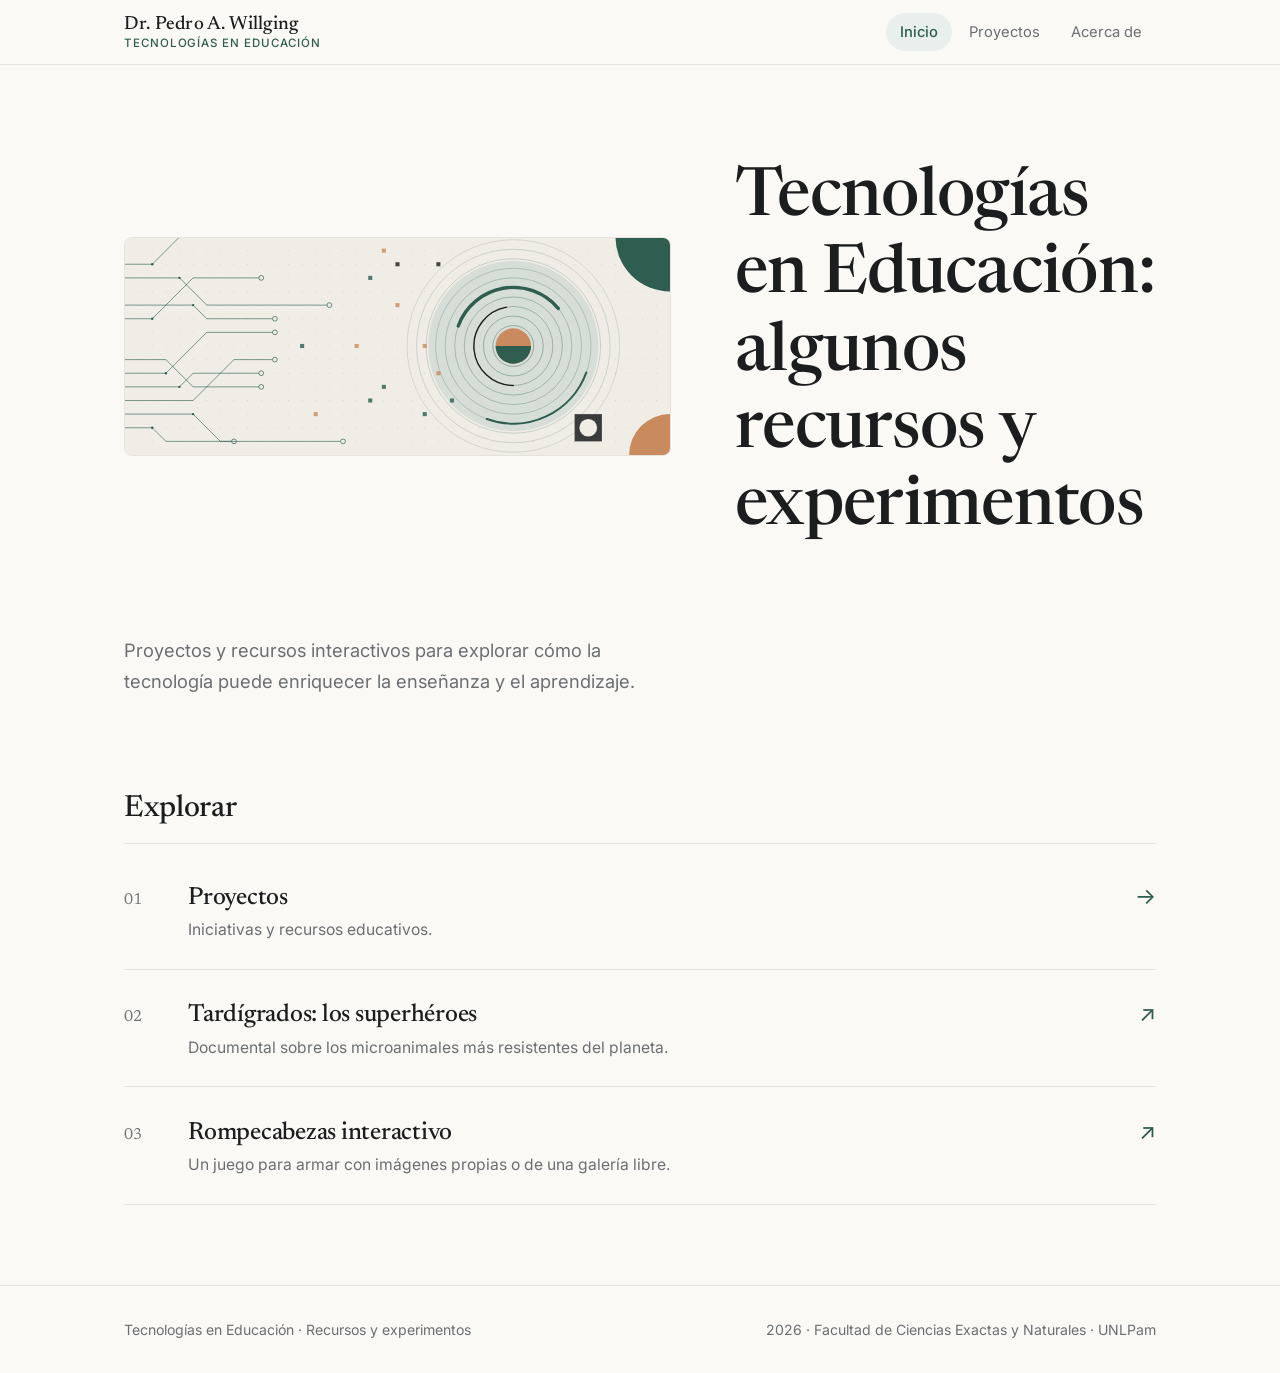
==== index.html @ 6e6871d7 "Update lead paragraph in index.html" ====
<!DOCTYPE html>
<html lang="es">
<head>
<meta charset="UTF-8">
<meta name="viewport" content="width=device-width, initial-scale=1.0">
<title>Tecnologías en Educación: algunos recursos y experimentos</title>
<meta name="description" content="Tecnologías en Educación: algunos recursos y experimentos.">
<link rel="preconnect" href="https://fonts.googleapis.com">
<link rel="preconnect" href="https://fonts.gstatic.com" crossorigin>
<link href="https://fonts.googleapis.com/css2?family=Inter:wght@400;500&family=Newsreader:ital,opsz,wght@0,6..72,400;0,6..72,500;1,6..72,400&display=swap" rel="stylesheet">
<link rel="stylesheet" href="style.css">
</head>
<body>
<header class="nav">
  <div class="wrap">
    <a class="brand" href="index.html"><strong>Dr. Pedro A. Willging</strong><span>Tecnologías en Educación</span></a>
    <nav aria-label="Principal">
      <ul>
        <li><a href="index.html" aria-current="page">Inicio</a></li>
        <li><a href="proyectos.html">Proyectos</a></li>
        <li><a href="acerca.html">Acerca de</a></li>
      </ul>
    </nav>
  </div>
</header>
<main>
  <section class="hero cover-hero">
    <div class="wrap">
      <img class="art" src="portada.svg" alt="Arte abstracto: círculos concéntricos y trazados de circuito" width="1600" height="640">
      <h1>Tecnologías en Educación: algunos recursos y experimentos</h1>
      <p class="lead">Proyectos y recursos interactivos para explorar cómo la tecnología puede enriquecer la enseñanza y el aprendizaje.</p>
    </div>
  </section>

  <section class="section">
    <div class="wrap">
      <div class="section-title"><h2>Explorar</h2></div>
      <ul class="rows">
        <li><a href="proyectos.html"><span class="n">01</span><div><h3>Proyectos</h3><p>Iniciativas y recursos educativos.</p></div><span class="arrow">→</span></a></li>
        <li><a href="tardigrados.html" target="_blank" rel="noopener"><span class="n">02</span><div><h3>Tardígrados: los superhéroes</h3><p>Documental sobre los microanimales más resistentes del planeta.</p></div><span class="arrow">↗</span></a></li>
        <li><a href="rompecabezas.html" target="_blank" rel="noopener"><span class="n">03</span><div><h3>Rompecabezas interactivo</h3><p>Un juego para armar con imágenes propias o de una galería libre.</p></div><span class="arrow">↗</span></a></li>
      </ul>
    </div>
  </section>
</main>
<footer>
  <div class="wrap">
    <p>Tecnologías en Educación · Recursos y experimentos</p>
    <p>2026 · Facultad de Ciencias Exactas y Naturales · UNLPam</p>
  </div>
</footer>
</body></html>
---- style.css ----
/* ====== Sitio de Pedro A. Willging — estilos compartidos ====== */
:root{
  --bg:#faf9f6; --surface:#ffffff; --ink:#1b1d1f; --mut:#6b6f73; --line:#e6e3dc;
  --acc:#2f5d50; --acc-soft:#e8efec;
  --serif:"Newsreader",Georgia,"Times New Roman",serif;
  --sans:"Inter",system-ui,-apple-system,"Segoe UI",Roboto,sans-serif;
  --max:1080px;
}
@media (prefers-color-scheme:dark){
  :root{--bg:#121413;--surface:#1a1d1c;--ink:#ecebe6;--mut:#9a9e99;--line:#2a2e2c;--acc:#8fc4b2;--acc-soft:#1f2a26}
}
*{box-sizing:border-box}
html{scroll-behavior:smooth}
body{margin:0;background:var(--bg);color:var(--ink);font:17px/1.65 var(--sans);-webkit-font-smoothing:antialiased;display:flex;flex-direction:column;min-height:100vh}
a{color:inherit}
img{max-width:100%;display:block}
.wrap{width:100%;max-width:var(--max);margin:0 auto;padding:0 1.5rem}
main{flex:1}

/* ---- Navegación ---- */
.nav{position:sticky;top:0;z-index:50;background:color-mix(in srgb,var(--bg) 88%,transparent);backdrop-filter:blur(10px);-webkit-backdrop-filter:blur(10px);border-bottom:1px solid var(--line)}
.nav .wrap{display:flex;align-items:center;justify-content:space-between;height:64px}
.brand{font-family:var(--serif);font-size:1.25rem;font-weight:500;text-decoration:none;letter-spacing:.01em}
.nav ul{list-style:none;display:flex;gap:.25rem;margin:0;padding:0}
.nav ul a{display:block;text-decoration:none;font-size:.92rem;color:var(--mut);padding:.45rem .85rem;border-radius:999px;transition:color .2s,background .2s}
.nav ul a:hover{color:var(--ink);background:var(--acc-soft)}
.nav ul a[aria-current="page"]{color:var(--acc);background:var(--acc-soft);font-weight:500}

/* ---- Tipografía ---- */
h1,h2,h3{font-family:var(--serif);font-weight:500;line-height:1.15;margin:0;letter-spacing:-.01em}
.eyebrow{font-size:.78rem;letter-spacing:.14em;text-transform:uppercase;color:var(--acc);font-weight:500;margin:0 0 1rem}
.lead{font-size:1.15rem;color:var(--mut);max-width:38em}

/* ---- Inicio ---- */
.hero{padding:5rem 0 4rem}
.hero .wrap{display:grid;grid-template-columns:1.3fr 1fr;gap:4rem;align-items:center}
.hero h1{font-size:clamp(2.6rem,6vw,4.4rem);margin-bottom:1.25rem}
.hero .role{font-family:var(--serif);font-size:1.4rem;font-style:italic;color:var(--acc);margin:0 0 1rem}
.portrait{aspect-ratio:4/5;border-radius:6px;overflow:hidden;background:var(--acc-soft);border:1px solid var(--line);position:relative}
.portrait img{width:100%;height:100%;object-fit:cover}
.portrait .ph{position:absolute;inset:0;display:none;align-items:center;justify-content:center;font-family:var(--serif);font-size:4rem;color:var(--acc);opacity:.55}
.portrait.empty .ph{display:flex}
.portrait.empty img{display:none}

.section{padding:3rem 0 5rem}
.section-title{display:flex;align-items:baseline;justify-content:space-between;border-bottom:1px solid var(--line);padding-bottom:1rem;margin-bottom:.5rem}
.section-title h2{font-size:1.9rem}
.rows{list-style:none;margin:0;padding:0}
.rows a{display:grid;grid-template-columns:3rem 1fr auto;gap:1rem;align-items:baseline;padding:1.6rem 0;border-bottom:1px solid var(--line);text-decoration:none;transition:padding .25s}
.rows a:hover{padding-left:.75rem}
.rows .n{font-family:var(--serif);color:var(--mut);font-size:1rem}
.rows h3{font-size:1.55rem;margin-bottom:.25rem}
.rows p{margin:0;color:var(--mut);font-size:.98rem}
.rows .arrow{color:var(--acc);font-size:1.4rem;transition:transform .25s}
.rows a:hover .arrow{transform:translateX(4px)}

/* ---- Páginas interiores ---- */
.page-head{padding:4.5rem 0 2.5rem}
.page-head h1{font-size:clamp(2.2rem,5vw,3.4rem);margin-bottom:1rem}
.crumb{display:inline-block;font-size:.88rem;color:var(--mut);text-decoration:none;margin-bottom:1.5rem}
.crumb:hover{color:var(--acc)}

.cards{display:grid;grid-template-columns:repeat(auto-fill,minmax(300px,1fr));gap:1.5rem;padding-bottom:5rem}
.card{display:flex;flex-direction:column;background:var(--surface);border:1px solid var(--line);border-radius:8px;padding:1.75rem;text-decoration:none;transition:transform .25s,border-color .25s,box-shadow .25s}
.card:hover{transform:translateY(-4px);border-color:var(--acc);box-shadow:0 12px 30px -18px rgba(0,0,0,.25)}
.card .tag{font-size:.72rem;letter-spacing:.12em;text-transform:uppercase;color:var(--acc);margin-bottom:1rem}
.card h3{font-size:1.5rem;margin-bottom:.6rem}
.card p{color:var(--mut);font-size:.97rem;margin:0 0 1.5rem;flex:1}
.card .go{font-size:.9rem;color:var(--acc);font-weight:500}

.btn{display:inline-block;background:var(--acc);color:var(--bg);text-decoration:none;padding:.8rem 1.6rem;border-radius:999px;font-weight:500;font-size:.95rem;transition:opacity .2s}
.btn:hover{opacity:.85}
.panel{background:var(--surface);border:1px solid var(--line);border-radius:8px;padding:2rem;margin-bottom:3rem}
.panel h2{font-size:1.6rem;margin-bottom:.75rem}
.panel p{margin:.5rem 0;color:var(--mut)}
.panel ul{color:var(--mut);padding-left:1.2rem;margin:.75rem 0 1.5rem}

/* Tardígrados */
.cover{position:relative;border-radius:8px;overflow:hidden;margin-bottom:3rem;min-height:260px;display:flex;align-items:flex-end;background:#222 url("tardigrado-superheroe.png") center/cover no-repeat}
.cover::after{content:"";position:absolute;inset:0;background:linear-gradient(to top,rgba(0,0,0,.72),rgba(0,0,0,.1))}
.cover div{position:relative;z-index:1;padding:2rem;color:#fff}
.cover h1{font-size:clamp(2rem,5vw,3rem);margin-bottom:.5rem}
.cover p{margin:0;opacity:.9;max-width:36em}
.videos{display:grid;grid-template-columns:repeat(auto-fill,minmax(300px,1fr));gap:1.5rem;padding-bottom:5rem}
.video h3{font-size:1.2rem;margin-top:.8rem}
.frame{aspect-ratio:16/9;border-radius:8px;overflow:hidden;background:#000;border:1px solid var(--line)}
.frame iframe{width:100%;height:100%;border:0}

/* ---- Pie ---- */
footer{border-top:1px solid var(--line);padding:2rem 0;color:var(--mut);font-size:.88rem}
footer .wrap{display:flex;flex-wrap:wrap;justify-content:space-between;gap:.5rem 2rem}
footer p{margin:0}

@media (max-width:760px){
  .hero{padding:3rem 0 2rem}
  .hero .wrap{grid-template-columns:1fr;gap:2.5rem}
  .portrait{order:-1;max-width:280px}
  .rows a{grid-template-columns:2rem 1fr auto}
  .nav .wrap{height:58px}
}

/* ---- Portada y Acerca de ---- */
.cover-hero{padding:6rem 0 3rem}
.cover-hero h1{font-size:clamp(2.4rem,6vw,4.2rem);max-width:15em;margin-bottom:1.5rem}
.cover-hero .lead{margin:0}
.portrait img{object-position:43% center}
.about{padding-top:4.5rem}
.about .wrap{grid-template-columns:1.2fr 1fr}
.about .interests{font-family:var(--serif);font-size:1.5rem;line-height:1.4;margin:2rem 0 0;padding-top:1.5rem;border-top:1px solid var(--line);max-width:28em}
@media (max-width:760px){.cover-hero{padding:3.5rem 0 2rem}.about .wrap{grid-template-columns:1fr}}

/* ---- Logo con nombre ---- */
.brand{display:flex;flex-direction:column;line-height:1.15;gap:.1rem}
.brand strong{font-weight:500;font-size:1.2rem}
.brand span{font-family:var(--sans);font-size:.72rem;letter-spacing:.08em;text-transform:uppercase;color:var(--acc)}
.yt{display:inline-block;margin-top:.2rem;font-size:.85rem;color:var(--acc);text-decoration:none}
.yt:hover{text-decoration:underline}

/* ---- Imagen de portada ---- */
.art{width:100%;height:auto;aspect-ratio:5/2;object-fit:cover;border-radius:8px;border:1px solid var(--line);margin-bottom:2.5rem}
@media (max-width:760px){.art{aspect-ratio:16/10;object-position:78% center;margin-bottom:1.75rem}}
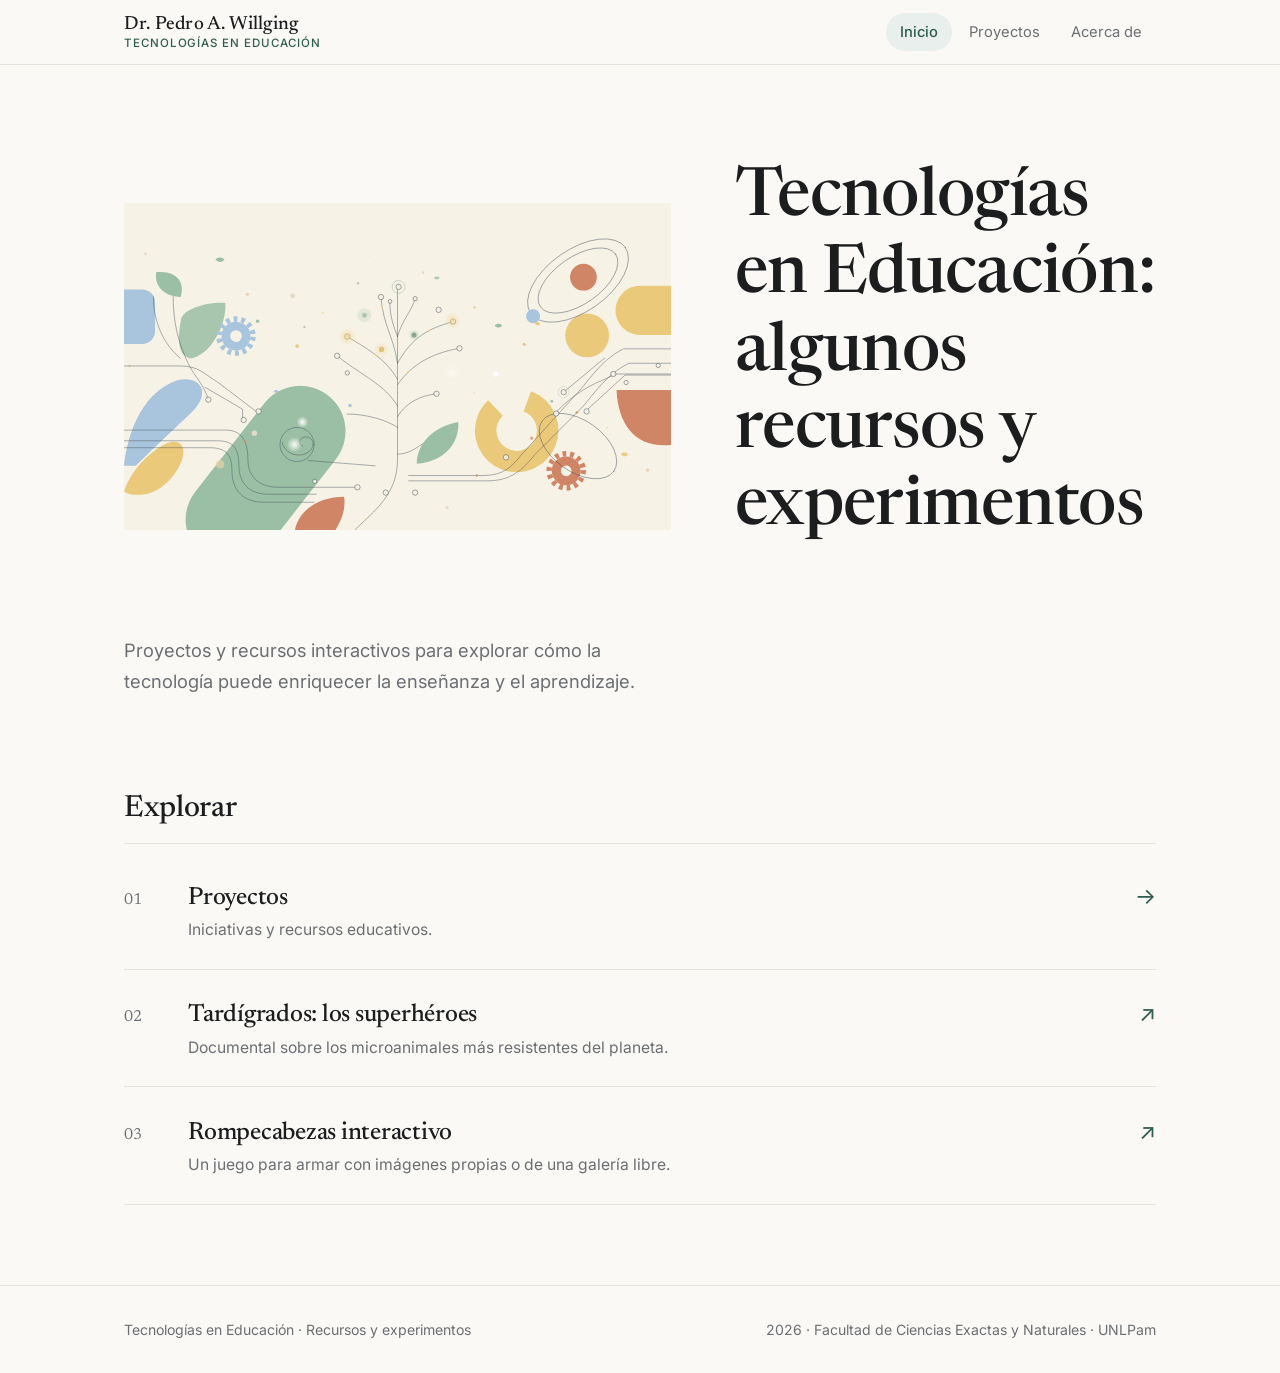
==== commit b8704307: "Replace static image with animated image in hero section" ====
--- a/index.html
+++ b/index.html
@@ -26,7 +26,8 @@
 <main>
   <section class="hero cover-hero">
     <div class="wrap">
-      <img class="art" src="portada.svg" alt="Arte abstracto: círculos concéntricos y trazados de circuito" width="1600" height="640">
+      <img src="portada-animada.svg" alt="Arte abstracto" class="portada">
+      
       <h1>Tecnologías en Educación: algunos recursos y experimentos</h1>
       <p class="lead">Proyectos y recursos interactivos para explorar cómo la tecnología puede enriquecer la enseñanza y el aprendizaje.</p>
     </div>
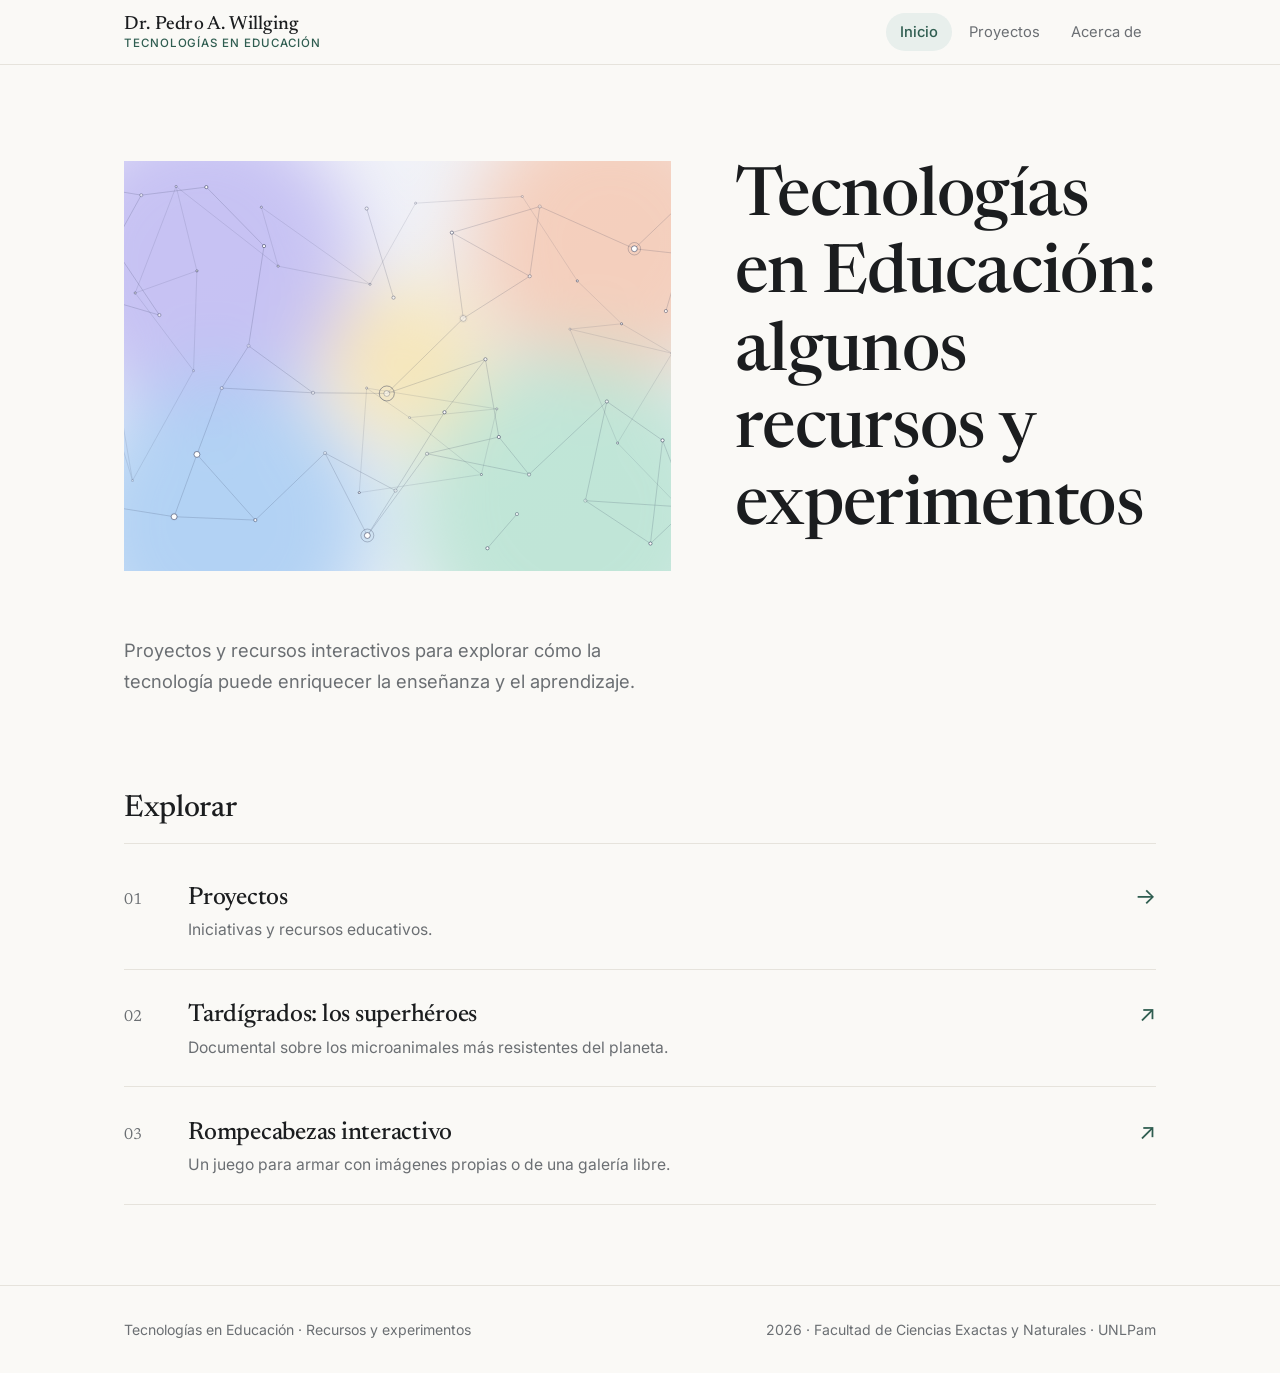
==== commit daf4cdc2: "Implement random cover image selection Added JavaScript to randomly select a cover image from an arr" ====
--- a/index.html
+++ b/index.html
@@ -24,14 +24,14 @@
   </div>
 </header>
 <main>
-  <section class="hero cover-hero">
+ <section class="hero cover-hero">
     <div class="wrap">
-      <img src="portada-animada.svg" alt="Arte abstracto" class="portada">
-      
-      <h1>Tecnologías en Educación: algunos recursos y experimentos</h1>
-      <p class="lead">Proyectos y recursos interactivos para explorar cómo la tecnología puede enriquecer la enseñanza y el aprendizaje.</p>
+        <!-- Agregamos un id para poder seleccionarla desde JavaScript -->
+        <img id="portada-img" src="portada-animada.svg" alt="Arte abstracto" class="portada">
+        <h1>Tecnologías en Educación: algunos recursos y experimentos</h1>
+        <p class="lead">Proyectos y recursos interactivos para explorar cómo la tecnología puede enriquecer la enseñanza y el aprendizaje.</p>
     </div>
-  </section>
+</section>
 
   <section class="section">
     <div class="wrap">
@@ -50,4 +50,26 @@
     <p>2026 · Facultad de Ciencias Exactas y Naturales · UNLPam</p>
   </div>
 </footer>
+ 
+  <script>
+    document.addEventListener("DOMContentLoaded", function() {
+        // Lista con las opciones de portadas disponibles en tu repositorio
+        const portadas = [
+            "portada-animada.svg",
+            "portada-2-flujo.svg",
+            "portada-3-geometria.svg",
+            "portada-4-constelacion.svg"
+        ];
+        
+        // Selecciona un índice aleatorio del arreglo
+        const randomIndex = Math.floor(Math.random() * portadas.length);
+        
+        // Asigna la portada seleccionada a la imagen de la portada
+        const imgElement = document.getElementById("portada-img");
+        if (imgElement) {
+            imgElement.src = portadas[randomIndex];
+        }
+    });
+</script>
+  
 </body></html>
--- a/style.css
+++ b/style.css
@@ -119,3 +119,10 @@
 /* ---- Imagen de portada ---- */
 .art{width:100%;height:auto;aspect-ratio:5/2;object-fit:cover;border-radius:8px;border:1px solid var(--line);margin-bottom:2.5rem}
 @media (max-width:760px){.art{aspect-ratio:16/10;object-position:78% center;margin-bottom:1.75rem}}
+
+/* ---SVG portada ----- */
+.portada {
+  width: 100%;
+  height: 100%;      /* o la altura que uses para el hero */
+  object-fit: cover;
+}
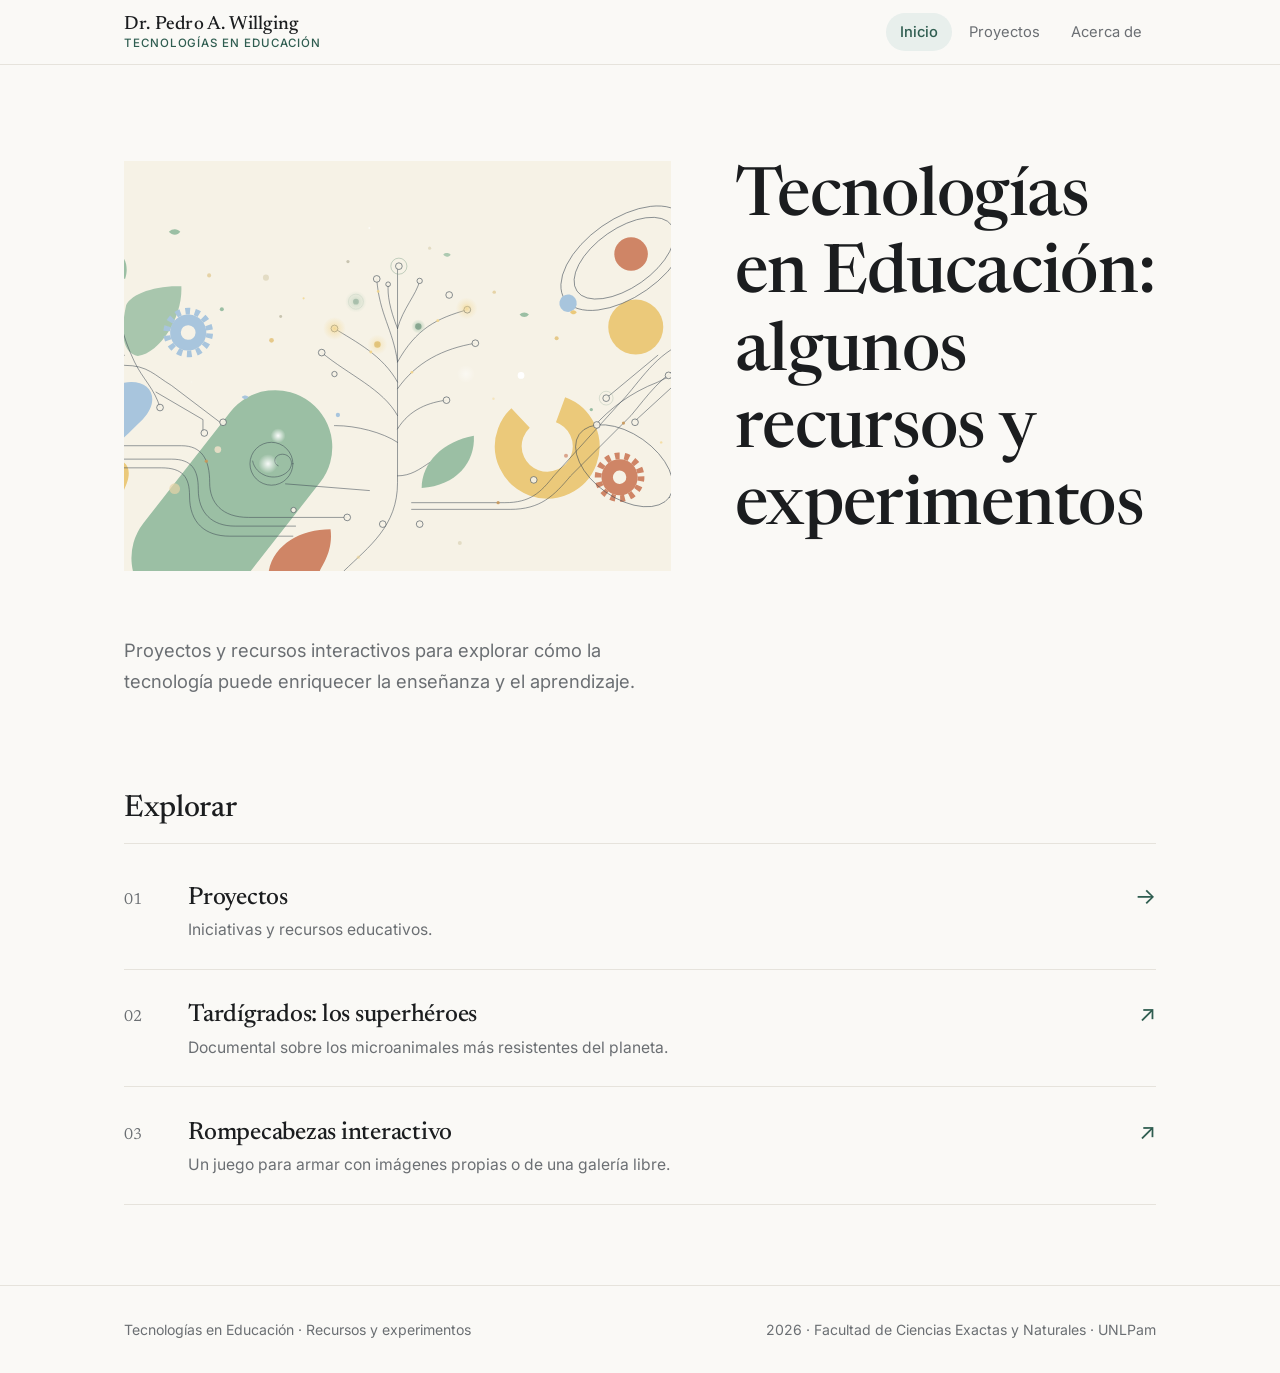
==== commit 5609de8e: "Add additional SVG files to portadas array Added new SVG files to the portadas array." ====
--- a/index.html
+++ b/index.html
@@ -59,7 +59,10 @@
             "portada-2-flujo.svg",
             "portada-3-geometria.svg",
             "portada-4-constelacion.svg"
-        ];
+            "portada-5-destijl.svg"
+            "portada-6-miro.svg"
+            "portada-7-recortes.svg"
+           ];
         
         // Selecciona un índice aleatorio del arreglo
         const randomIndex = Math.floor(Math.random() * portadas.length);
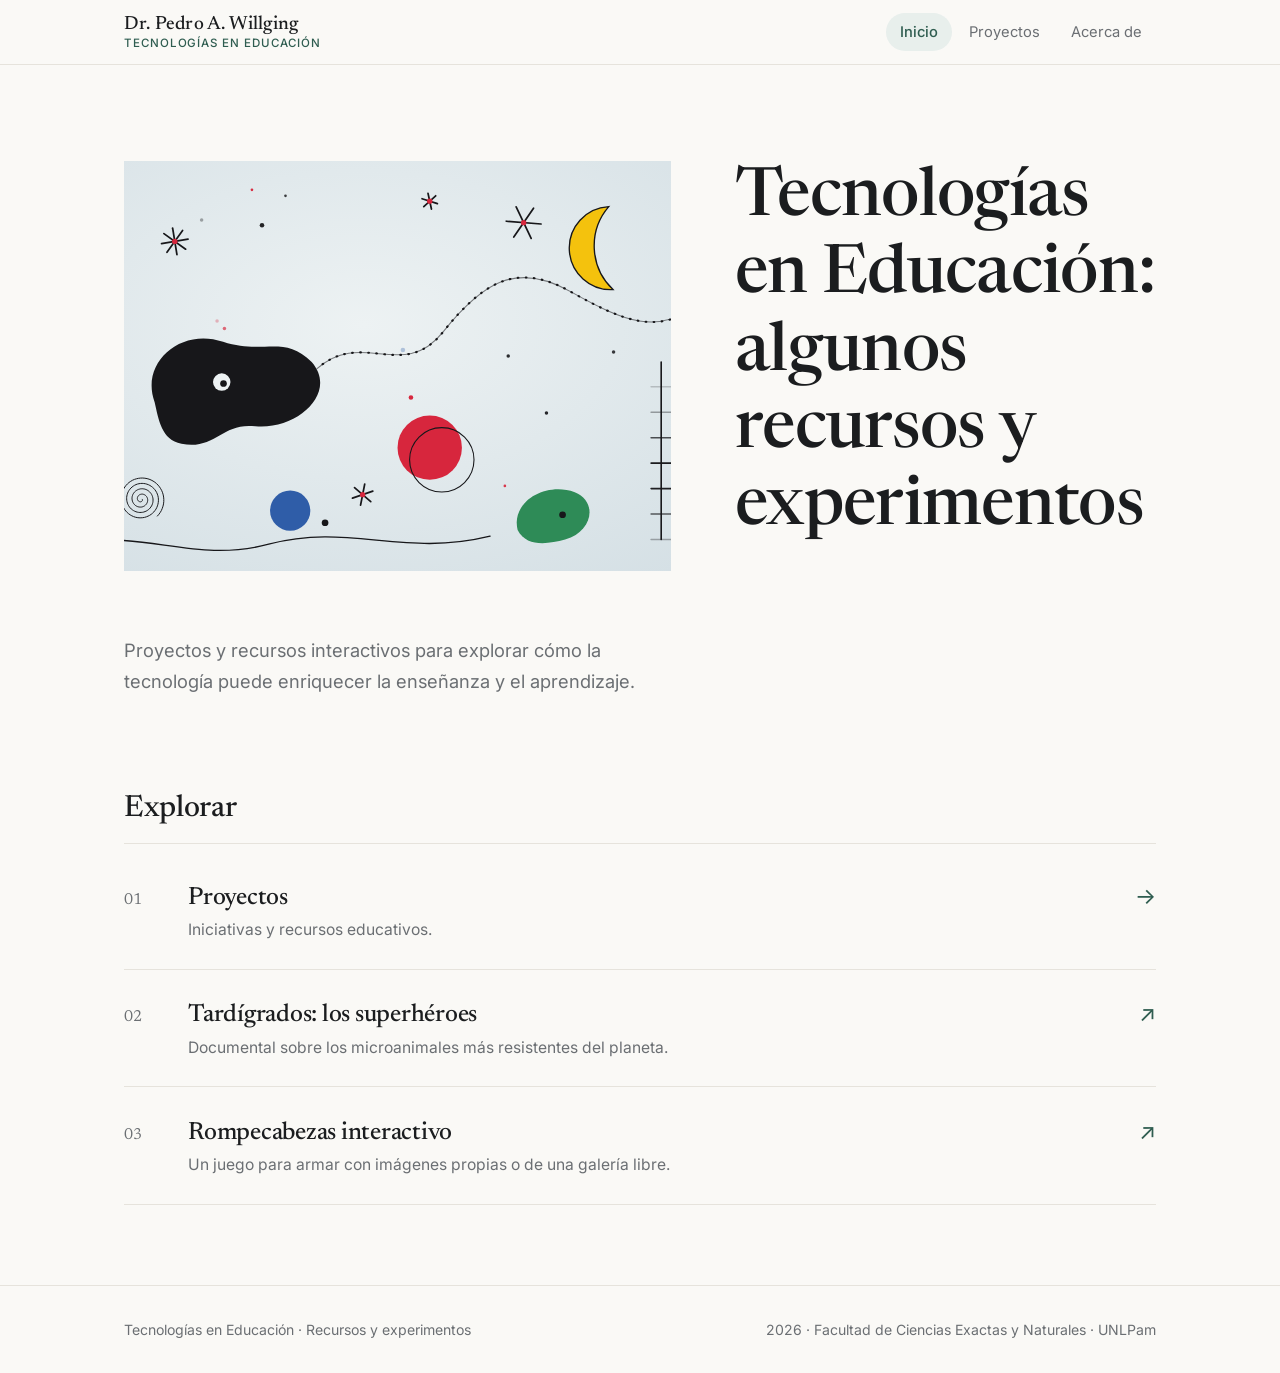
==== commit a3102ad5: "Fix formatting of portada array in index.html" ====
--- a/index.html
+++ b/index.html
@@ -58,9 +58,9 @@
             "portada-animada.svg",
             "portada-2-flujo.svg",
             "portada-3-geometria.svg",
-            "portada-4-constelacion.svg"
-            "portada-5-destijl.svg"
-            "portada-6-miro.svg"
+            "portada-4-constelacion.svg",
+            "portada-5-destijl.svg",
+            "portada-6-miro.svg",
             "portada-7-recortes.svg"
            ];
         
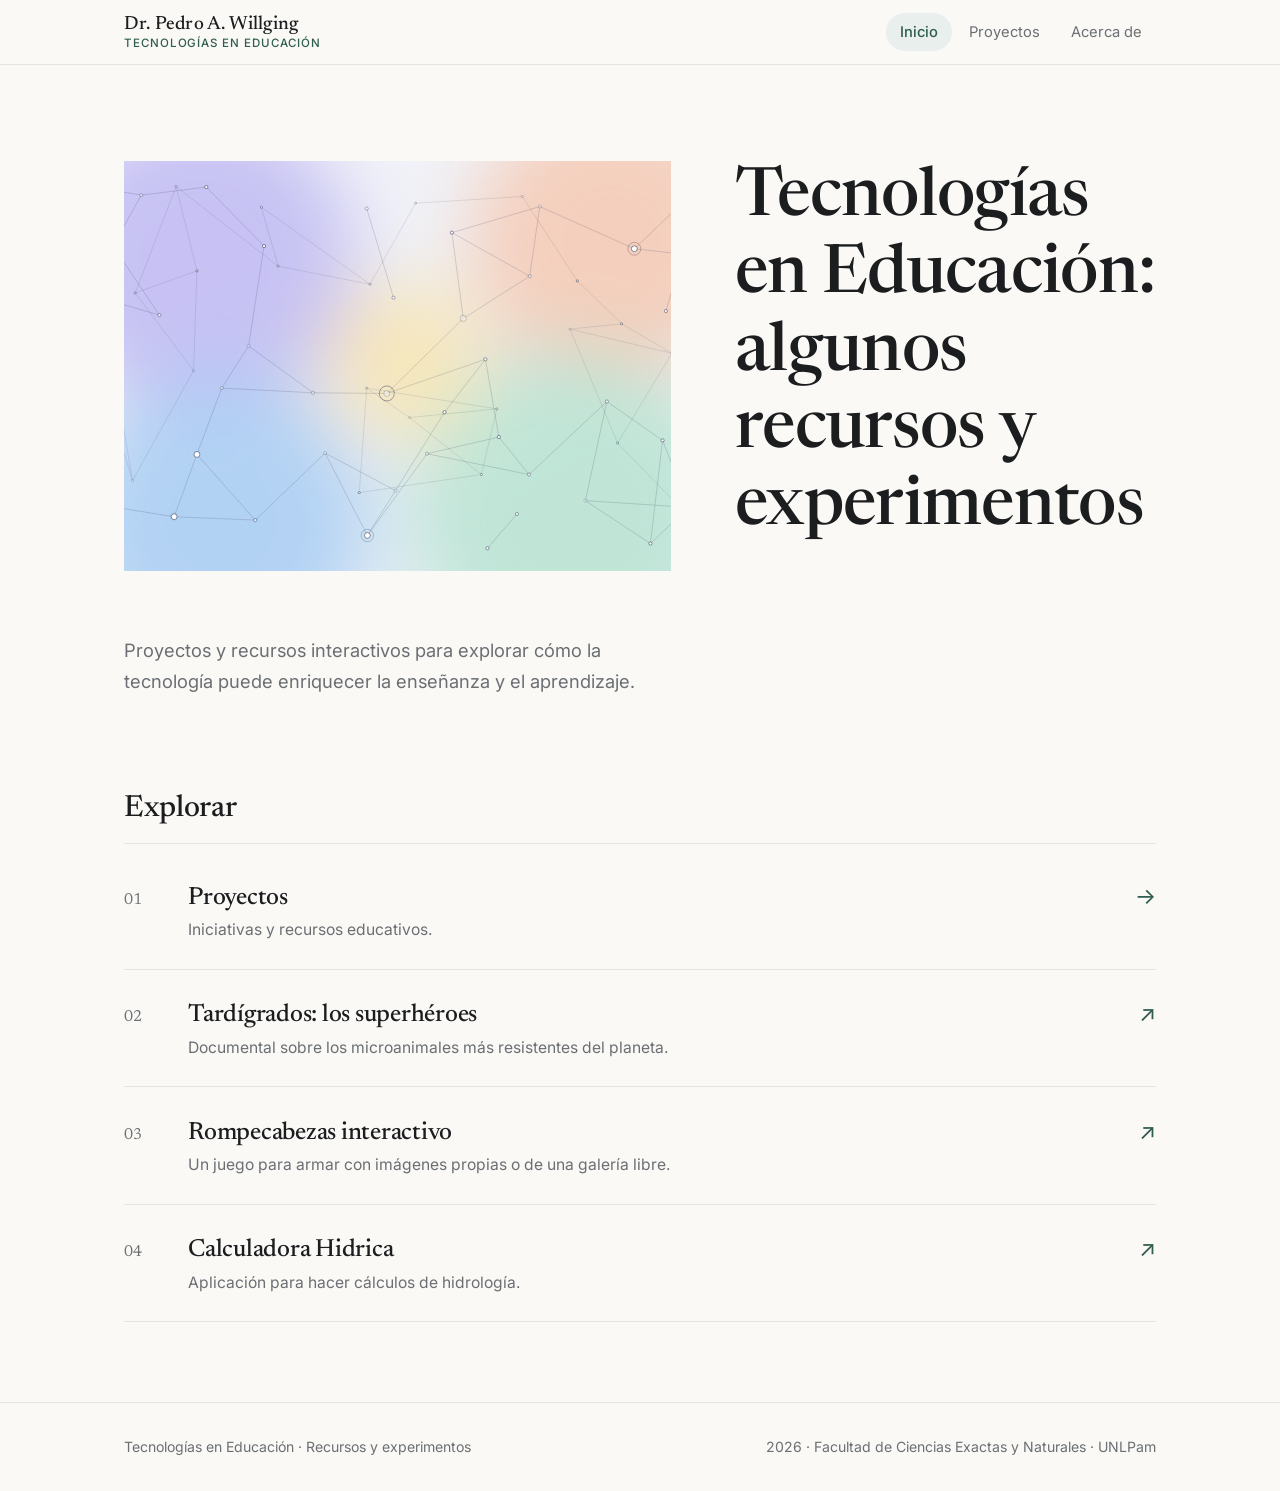
==== commit 1e782630: "Add new project link for Calculadora Hidrica" ====
--- a/index.html
+++ b/index.html
@@ -40,6 +40,7 @@
         <li><a href="proyectos.html"><span class="n">01</span><div><h3>Proyectos</h3><p>Iniciativas y recursos educativos.</p></div><span class="arrow">→</span></a></li>
         <li><a href="tardigrados.html" target="_blank" rel="noopener"><span class="n">02</span><div><h3>Tardígrados: los superhéroes</h3><p>Documental sobre los microanimales más resistentes del planeta.</p></div><span class="arrow">↗</span></a></li>
         <li><a href="rompecabezas.html" target="_blank" rel="noopener"><span class="n">03</span><div><h3>Rompecabezas interactivo</h3><p>Un juego para armar con imágenes propias o de una galería libre.</p></div><span class="arrow">↗</span></a></li>
+         <li><a href="rompecabezas.html" target="_blank" rel="noopener"><span class="n">04</span><div><h3>Calculadora Hidrica</h3><p>Aplicación para hacer cálculos de hidrología.</p></div><span class="arrow">↗</span></a></li>
       </ul>
     </div>
   </section>
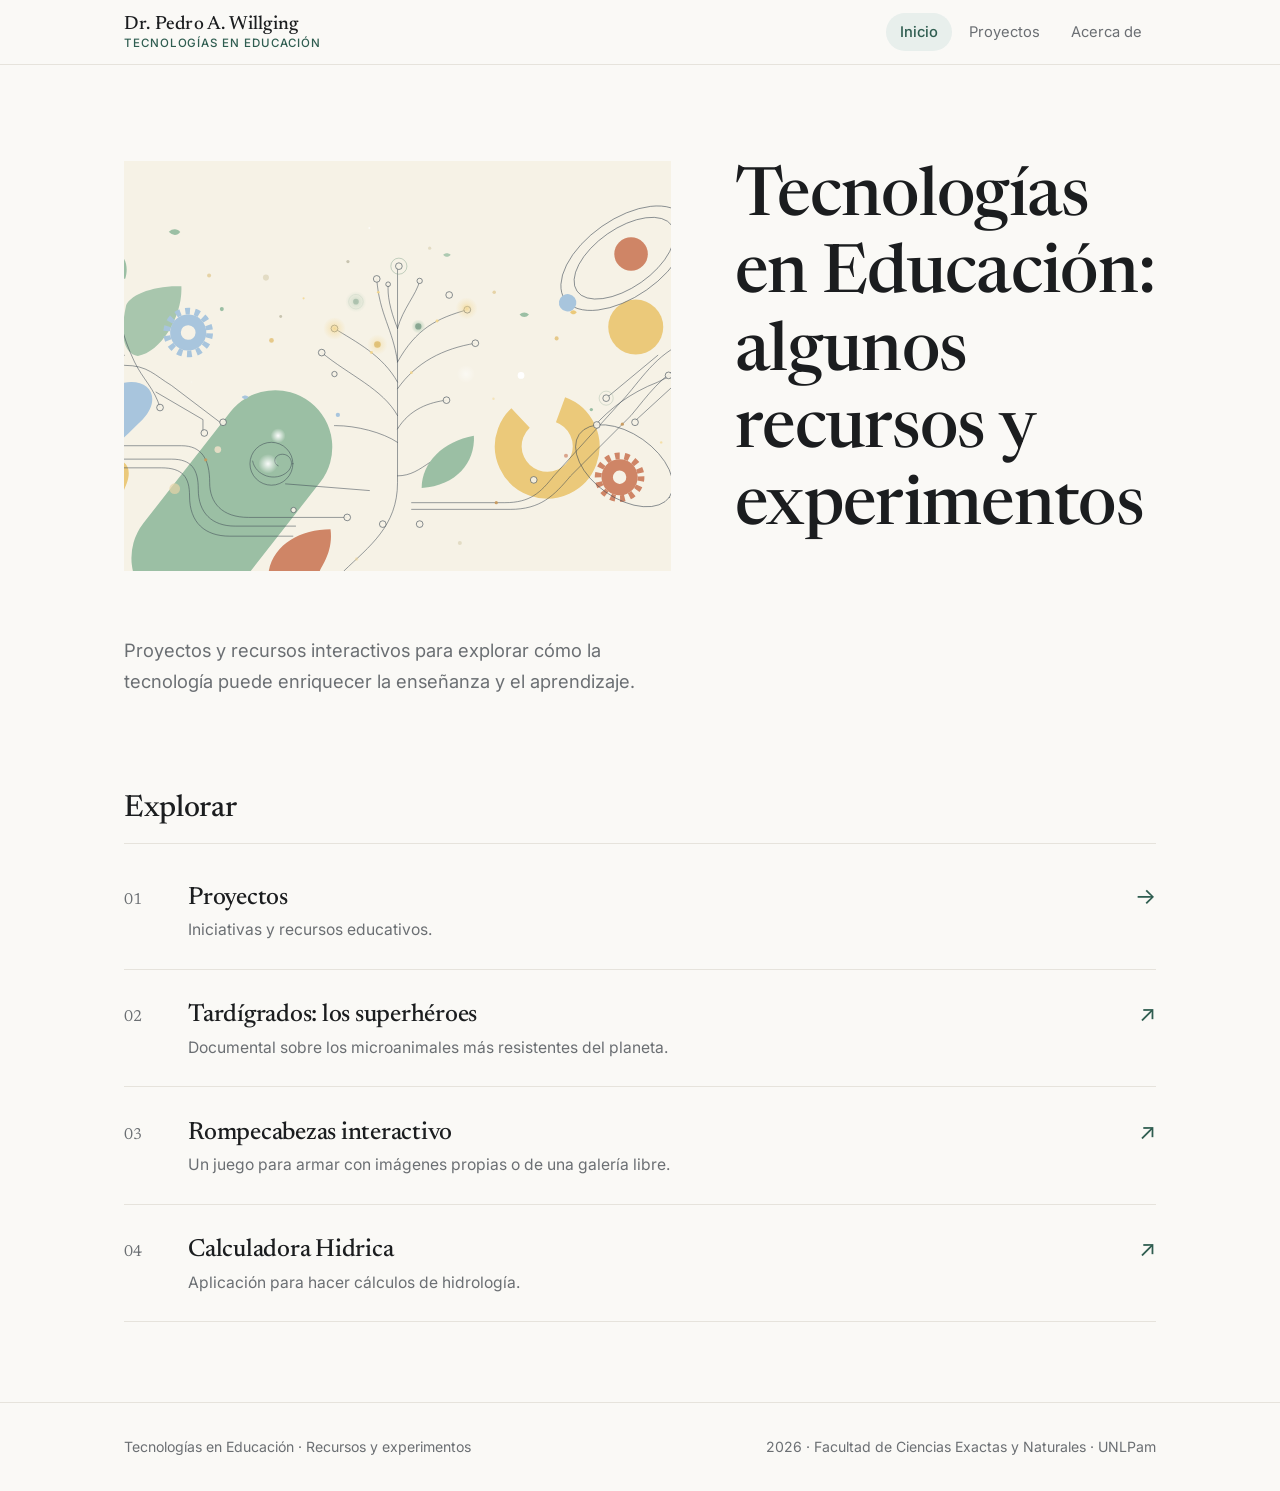
==== commit 267343e4: "Update link for Calculadora Hidrica" ====
--- a/index.html
+++ b/index.html
@@ -40,7 +40,7 @@
         <li><a href="proyectos.html"><span class="n">01</span><div><h3>Proyectos</h3><p>Iniciativas y recursos educativos.</p></div><span class="arrow">→</span></a></li>
         <li><a href="tardigrados.html" target="_blank" rel="noopener"><span class="n">02</span><div><h3>Tardígrados: los superhéroes</h3><p>Documental sobre los microanimales más resistentes del planeta.</p></div><span class="arrow">↗</span></a></li>
         <li><a href="rompecabezas.html" target="_blank" rel="noopener"><span class="n">03</span><div><h3>Rompecabezas interactivo</h3><p>Un juego para armar con imágenes propias o de una galería libre.</p></div><span class="arrow">↗</span></a></li>
-         <li><a href="rompecabezas.html" target="_blank" rel="noopener"><span class="n">04</span><div><h3>Calculadora Hidrica</h3><p>Aplicación para hacer cálculos de hidrología.</p></div><span class="arrow">↗</span></a></li>
+         <li><a href="https://willging.github.io/reciclado_de_agua/" target="_blank" rel="noopener"><span class="n">04</span><div><h3>Calculadora Hidrica</h3><p>Aplicación para hacer cálculos de hidrología.</p></div><span class="arrow">↗</span></a></li>
       </ul>
     </div>
   </section>
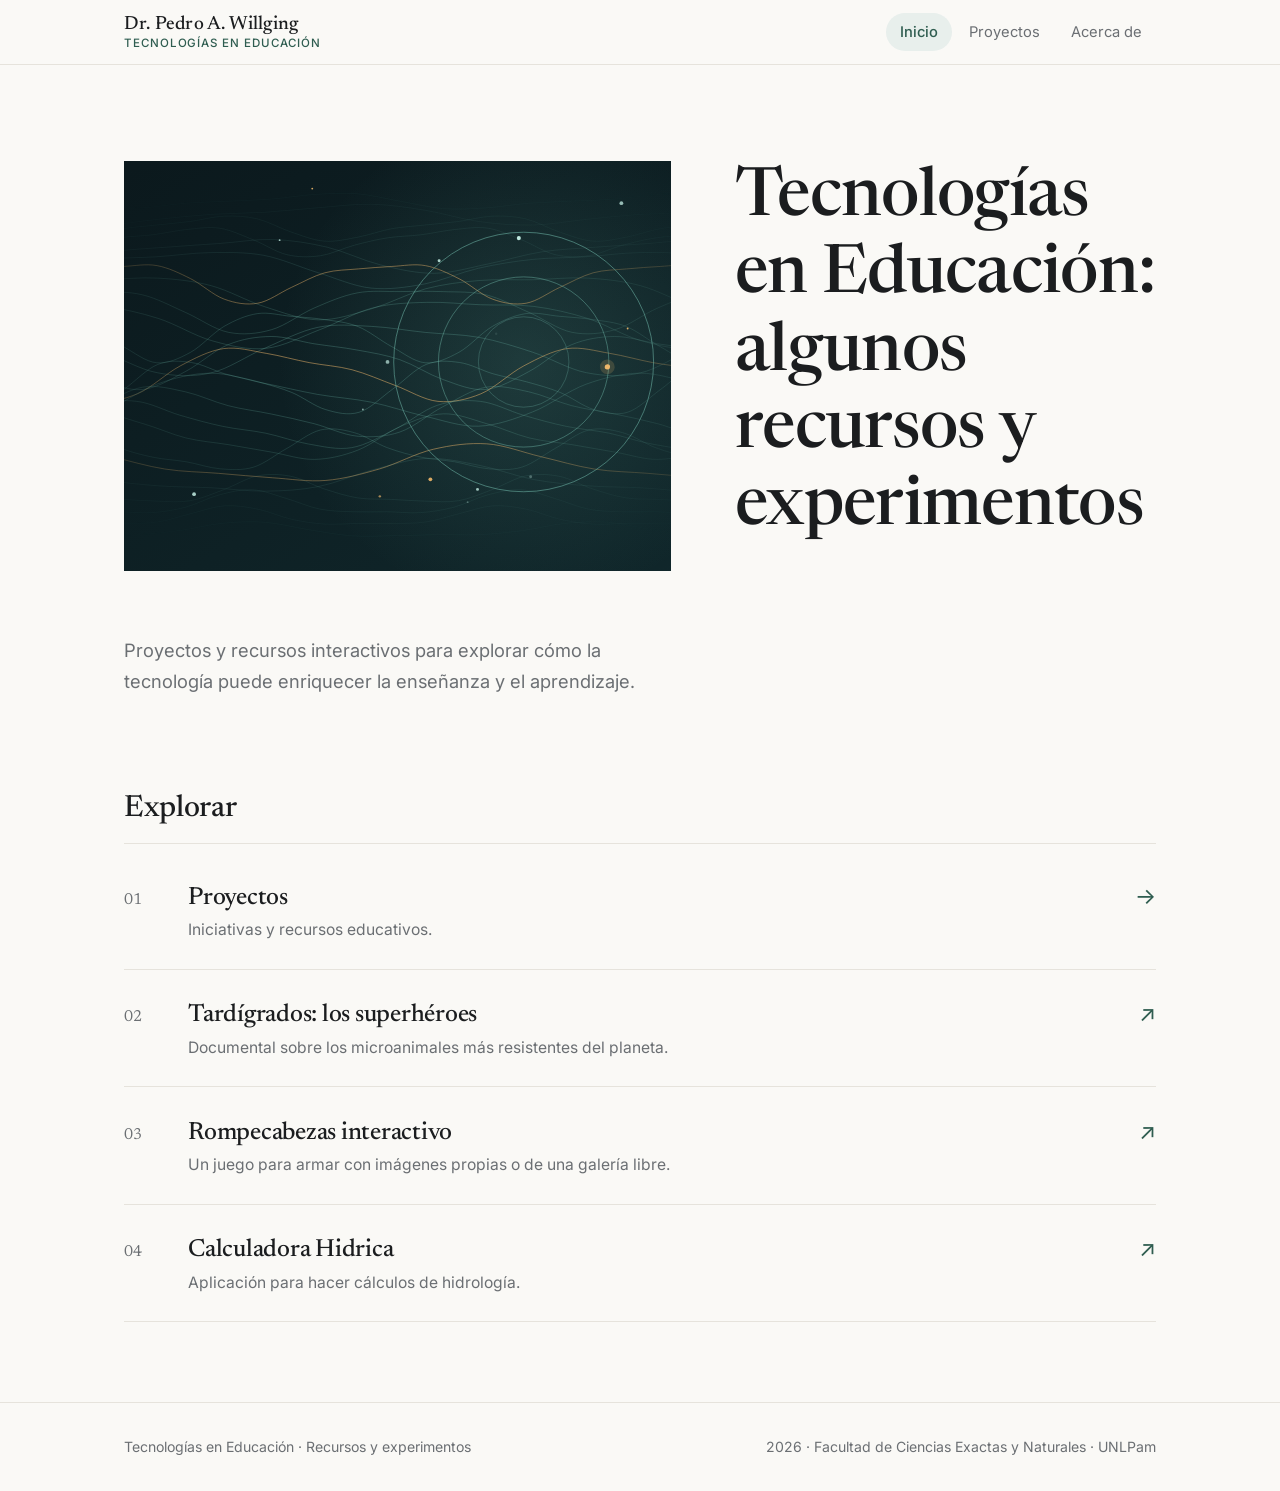
==== commit 9395e8bf: "Update link for Calculadora Hidrica" ====
--- a/index.html
+++ b/index.html
@@ -40,7 +40,7 @@
         <li><a href="proyectos.html"><span class="n">01</span><div><h3>Proyectos</h3><p>Iniciativas y recursos educativos.</p></div><span class="arrow">→</span></a></li>
         <li><a href="tardigrados.html" target="_blank" rel="noopener"><span class="n">02</span><div><h3>Tardígrados: los superhéroes</h3><p>Documental sobre los microanimales más resistentes del planeta.</p></div><span class="arrow">↗</span></a></li>
         <li><a href="rompecabezas.html" target="_blank" rel="noopener"><span class="n">03</span><div><h3>Rompecabezas interactivo</h3><p>Un juego para armar con imágenes propias o de una galería libre.</p></div><span class="arrow">↗</span></a></li>
-         <li><a href="https://willging.github.io/reciclado_de_agua/" target="_blank" rel="noopener"><span class="n">04</span><div><h3>Calculadora Hidrica</h3><p>Aplicación para hacer cálculos de hidrología.</p></div><span class="arrow">↗</span></a></li>
+         <li><a href="https://willging.github.io/calculadoraHidrica/" target="_blank" rel="noopener"><span class="n">04</span><div><h3>Calculadora Hidrica</h3><p>Aplicación para hacer cálculos de hidrología.</p></div><span class="arrow">↗</span></a></li>
       </ul>
     </div>
   </section>
